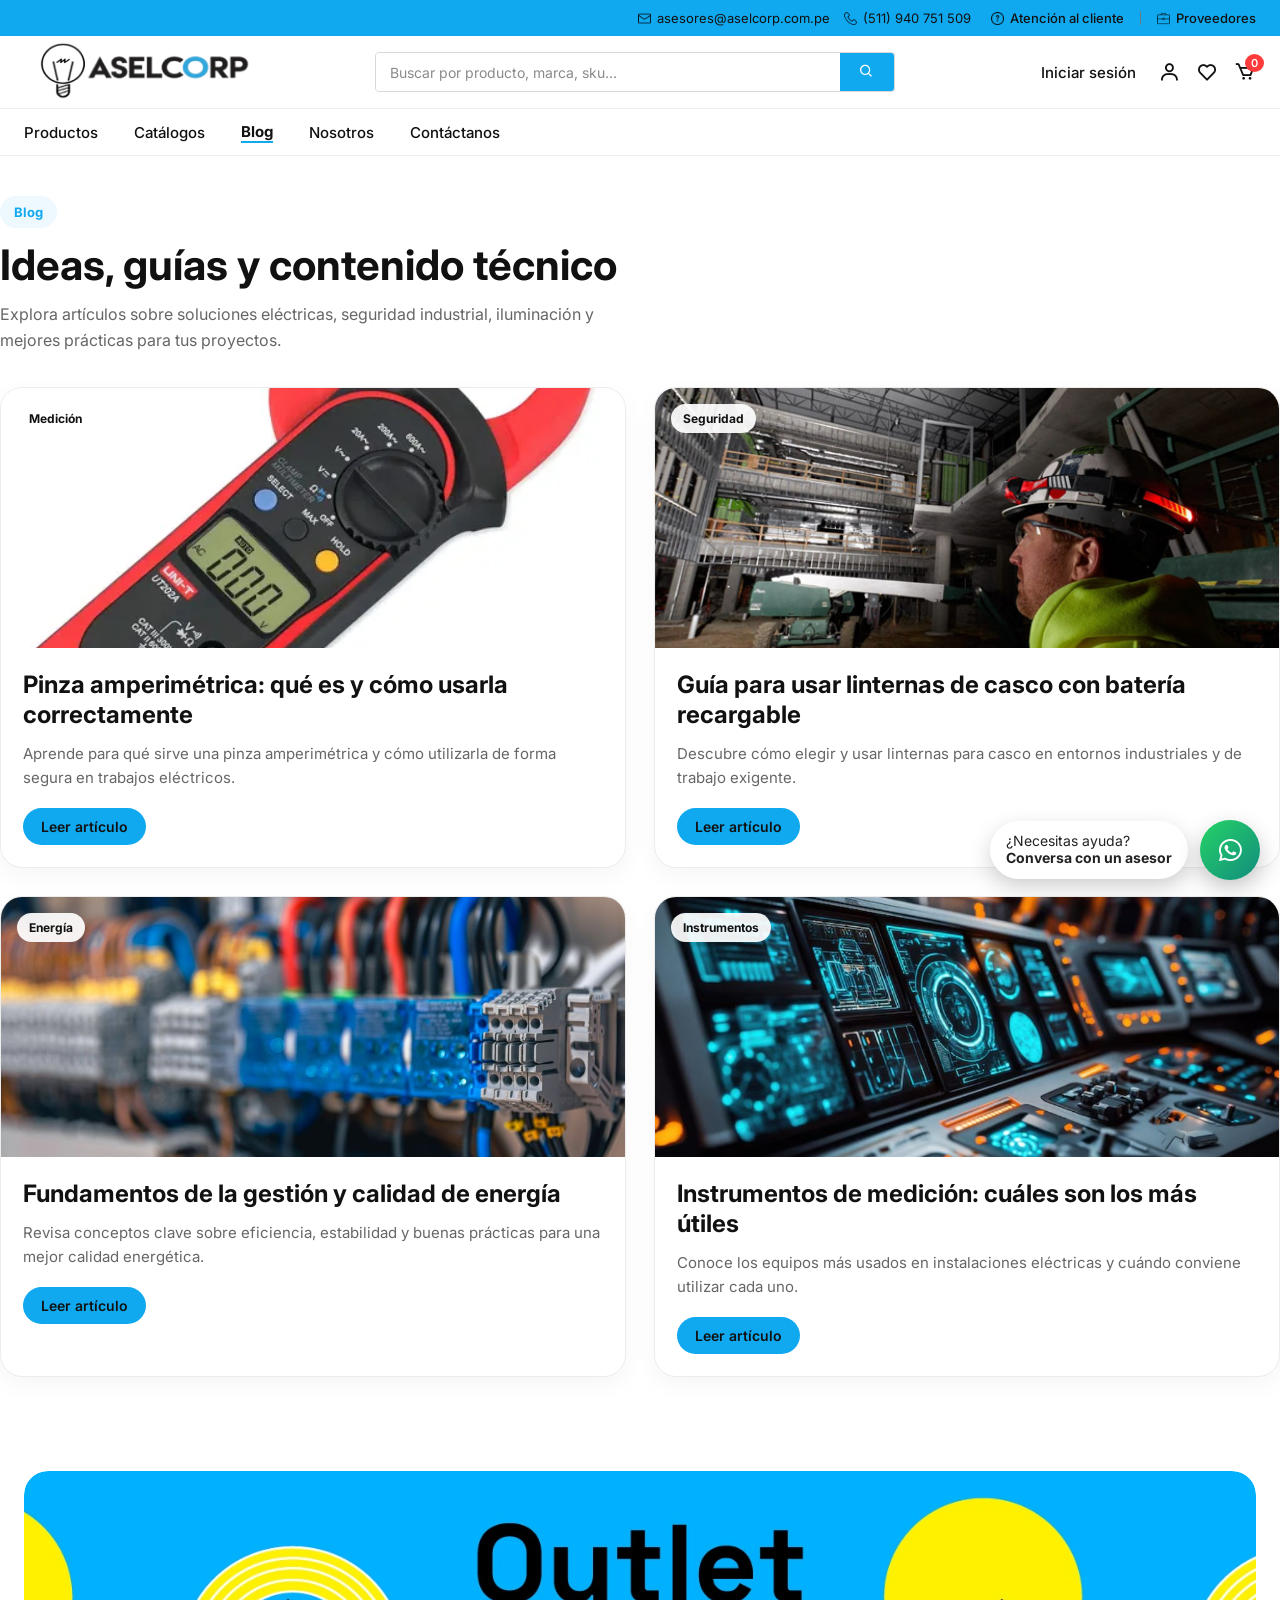
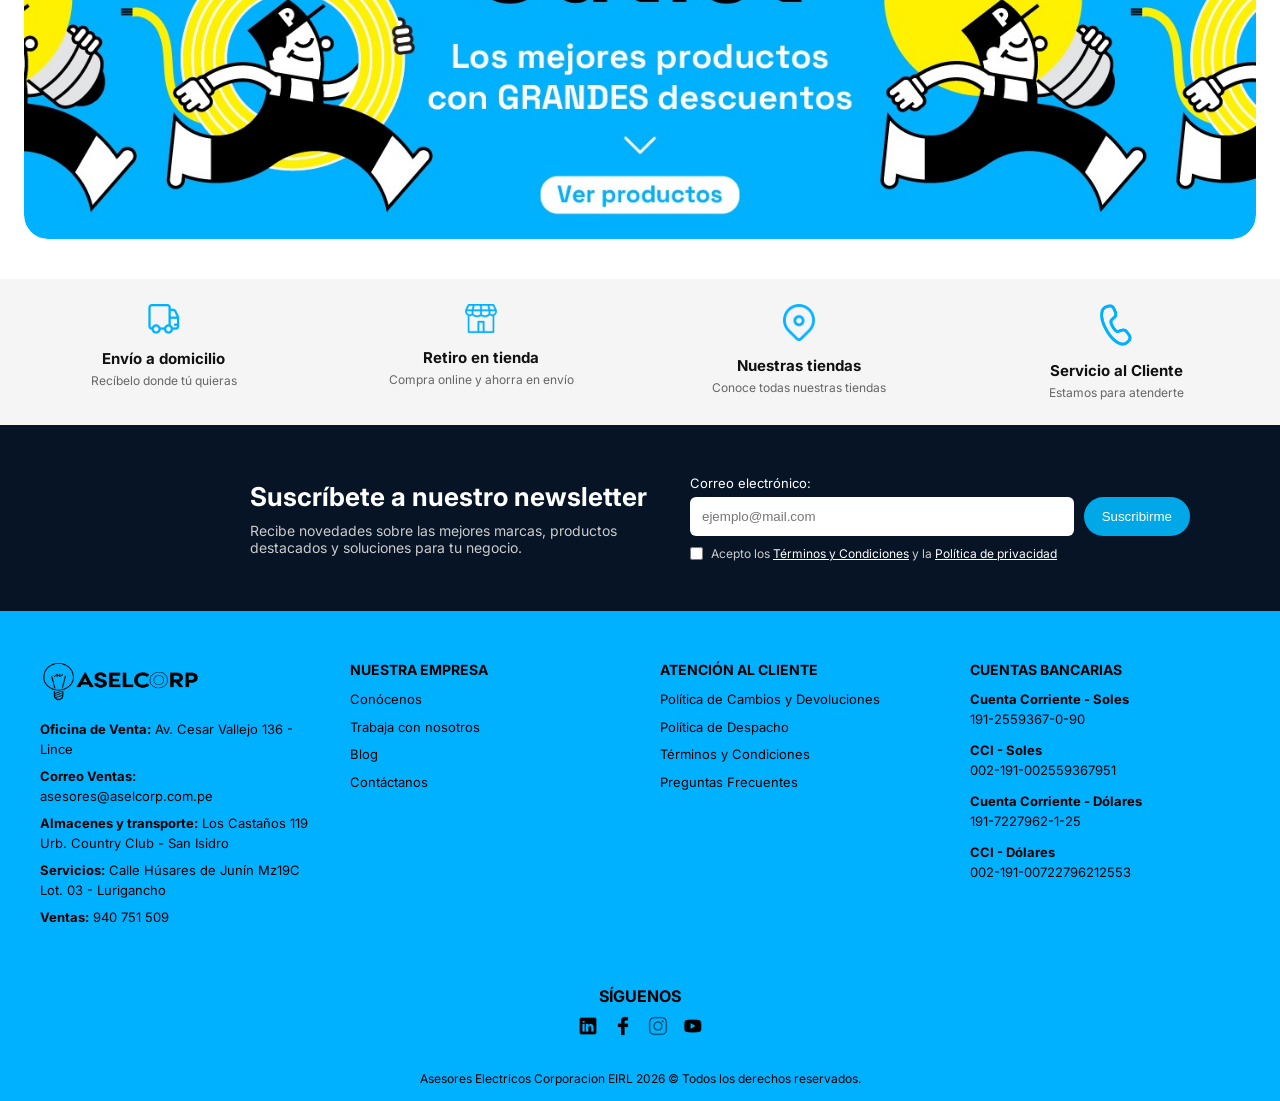
==== blog.html @ 34233af1 "proyecto limpio sin archivos pesados" ====
<!DOCTYPE html>
<html lang="en">
<head>
  <meta charset="UTF-8">
  <meta name="viewport" content="width=device-width, initial-scale=1.0">
  <title>Cart - Aselcorp</title>

  <link rel="stylesheet" href="styles.css">

  <!-- Font -->
  <link href="https://fonts.googleapis.com/css2?family=Inter:wght@400;600;800&display=swap" rel="stylesheet">

  <!-- Icons -->
  <link href='https://unpkg.com/boxicons@2.1.4/css/boxicons.min.css' rel='stylesheet'>
</head>
<body>

<header>
  <div class="topbar">
    <div class="container topbar-container">
      <div class="topbar-left">
        <span class="item">
          <img src="assets/icons/mail.png" class="icon">
          asesores@aselcorp.com.pe
        </span>

        <span class="item">
          <img src="assets/icons/telephone.png" class="icon">
          (511) 940 751 509
        </span>
      </div>

      <div class="topbar-right">
        <a href="#" class="item">
          <img src="assets/icons/question.png" class="icon">
          Atención al cliente
        </a>

        <span class="divider"></span>

        <a href="#" class="item">
          <img src="assets/icons/briefcase.png" class="icon">
          Proveedores
        </a>
      </div>
    </div>
  </div>

  <div class="navbar">
    <div class="container navbar-container">
      <div class="logo">
          <a href="index.html">
            <img src="assets/images/aselcorp-logo-crop.png" alt="Aselcorp Logo">
          </a>
      </div>

      <div class="search">
        <input type="text" placeholder="Buscar por producto, marca, sku...">
        <button><i class='bx bx-search'></i></button>
      </div>

      <div class="nav-icons">
        <a href="#" class="login">Iniciar sesión</a>
        <i class='bx bx-user'></i>
        <i class='bx bx-heart'></i>
        <a href="cart.html" class="cart-icon">
          <i class='bx bx-cart'></i>
          <span id="cart-count">0</span>
        </a>
      </div>
    </div>
  </div>

  <div class="menu-bar">
    <div class="container menu-container">
      <nav class="menu">
        <a href="products.html">Productos</a>
        <a href="catalogs.html">Catálogos</a>
        <a href="blog.html" class="active">Blog</a>
        <a href="#">Nosotros</a>
        <a href="#">Contáctanos</a>
      </nav>
    </div>
  </div>
</header>

<!-- ===== GRID DE BLOG  ===== -->

<main class="blog-page container">
  <div class="blog-hero">
    <span class="blog-badge">Blog</span>
    <h1>Ideas, guías y contenido técnico</h1>
    <p>
      Explora artículos sobre soluciones eléctricas, seguridad industrial,
      iluminación y mejores prácticas para tus proyectos.
    </p>
  </div>

  <div class="blog-grid-pro">

    <article class="blog-card-pro">
      <div class="blog-card-image">
        <img src="assets/images/pinza-amperimetrica.jpg" alt="Pinza amperimétrica">
        <span class="blog-tag">Medición</span>
      </div>

      <div class="blog-card-content">
        <h3>Pinza amperimétrica: qué es y cómo usarla correctamente</h3>
        <p>
          Aprende para qué sirve una pinza amperimétrica y cómo utilizarla
          de forma segura en trabajos eléctricos.
        </p>
        <a href="#" class="blog-link-btn">Leer artículo</a>
      </div>
    </article>

    <article class="blog-card-pro">
      <div class="blog-card-image">
        <img src="assets/images/linternas-cascos.jpg" alt="Linternas de casco">
        <span class="blog-tag">Seguridad</span>
      </div>

      <div class="blog-card-content">
        <h3>Guía para usar linternas de casco con batería recargable</h3>
        <p>
          Descubre cómo elegir y usar linternas para casco en entornos
          industriales y de trabajo exigente.
        </p>
        <a href="#" class="blog-link-btn">Leer artículo</a>
      </div>
    </article>

    <article class="blog-card-pro">
      <div class="blog-card-image">
        <img src="assets/images/fundamentos-gestion-calidad.jpg" alt="Calidad de energía">
        <span class="blog-tag">Energía</span>
      </div>

      <div class="blog-card-content">
        <h3>Fundamentos de la gestión y calidad de energía</h3>
        <p>
          Revisa conceptos clave sobre eficiencia, estabilidad y buenas
          prácticas para una mejor calidad energética.
        </p>
        <a href="#" class="blog-link-btn">Leer artículo</a>
      </div>
    </article>

    <article class="blog-card-pro">
      <div class="blog-card-image">
        <img src="assets/images/cuales-son-los-mas-utiles-medicion.jpg" alt="Instrumentos de medición">
        <span class="blog-tag">Instrumentos</span>
      </div>

      <div class="blog-card-content">
        <h3>Instrumentos de medición: cuáles son los más útiles</h3>
        <p>
          Conoce los equipos más usados en instalaciones eléctricas y cuándo
          conviene utilizar cada uno.
        </p>
        <a href="#" class="blog-link-btn">Leer artículo</a>
      </div>
    </article>

  </div>
</main>

<!-- ===== OUTLET BANNER ===== -->
<section class="outlet-banner">
  <div class="container">
    <a href="#" class="outlet-banner-link">
      <img src="assets/images/banner-outlet.jpg" alt="Banner Outlet">
    </a>
  </div>
</section>

<!-- ===== INFO BAR ===== -->
<div class="info-bar">
  <div class="info-item">
    <img src="assets/icons/envio.png" alt="Envío a domicilio">
    <h4>Envío a domicilio</h4>
    <p>Recíbelo donde tú quieras</p>
  </div>

  <div class="info-item">
    <img src="assets/icons/retiro.png" alt="Retiro en tienda">
    <h4>Retiro en tienda</h4>
    <p>Compra online y ahorra en envío</p>
  </div>

  <div class="info-item">
    <img src="assets/icons/location.png" alt="Nuestras tiendas">
    <h4>Nuestras tiendas</h4>
    <p>Conoce todas nuestras tiendas</p>
  </div>

  <div class="info-item">
    <img src="assets/icons/servicio-al-cliente.png" alt="Servicio al Cliente">
    <h4>Servicio al Cliente</h4>
    <p>Estamos para atenderte</p>
  </div>
</div>

<!-- ===== NEWSLETTER ===== -->
<section class="newsletter">
  <div class="newsletter-container">

    <div class="newsletter-left">
      <h2>Suscríbete a nuestro newsletter</h2>
      <p>
        Recibe novedades sobre las mejores marcas,
        productos destacados y soluciones para tu negocio.
      </p>
    </div>

    <div class="newsletter-right">
      <label>Correo electrónico:</label>
      <div class="newsletter-form">
        <input type="email" placeholder="ejemplo@mail.com">
        <button>Suscribirme</button>
      </div>

      <div class="newsletter-check">
        <input type="checkbox" id="terms">
        <label for="terms">
          Acepto los <a href="#">Términos y Condiciones</a> y la
          <a href="#">Política de privacidad</a>
        </label>
      </div>
    </div>

  </div>
</section>

<!-- ===== FOOTER ===== -->
<footer class="footer">
  <div class="footer-container">

    <div class="footer-col footer-brand">
      <img src="assets/images/logo-aselcorp-black.png" alt="Aselcorp" class="footer-logo">

      <ul class="footer-contact">
        <li><strong>Oficina de Venta:</strong> Av. Cesar Vallejo 136 - Lince</li>
        <li><strong>Correo Ventas:</strong> asesores@aselcorp.com.pe</li>
        <li><strong>Almacenes y transporte:</strong> Los Castaños 119 Urb. Country Club - San Isidro</li>
        <li><strong>Servicios:</strong> Calle Húsares de Junín Mz19C Lot. 03 - Lurigancho</li>
        <li><strong>Ventas:</strong> 940 751 509</li>
      </ul>
    </div>

    <div class="footer-col">
      <h4>NUESTRA EMPRESA</h4>
      <ul>
        <li><a href="#">Conócenos</a></li>
        <li><a href="#">Trabaja con nosotros</a></li>
        <li><a href="#">Blog</a></li>
        <li><a href="#">Contáctanos</a></li>
      </ul>
    </div>

    <div class="footer-col">
      <h4>ATENCIÓN AL CLIENTE</h4>
      <ul>
        <li><a href="#">Política de Cambios y Devoluciones</a></li>
        <li><a href="#">Política de Despacho</a></li>
        <li><a href="#">Términos y Condiciones</a></li>
        <li><a href="#">Preguntas Frecuentes</a></li>
      </ul>
    </div>

    <div class="footer-col">
      <h4>CUENTAS BANCARIAS</h4>
      <ul class="bank-info">
        <li><strong>Cuenta Corriente - Soles</strong><br>191-2559367-0-90</li>
        <li><strong>CCI - Soles</strong><br>002-191-002559367951</li>
        <li><strong>Cuenta Corriente - Dólares</strong><br>191-7227962-1-25</li>
        <li><strong>CCI - Dólares</strong><br>002-191-00722796212553</li>
      </ul>
    </div>

  </div>

  <div class="footer-social">
    <h4>SÍGUENOS</h4>
    <div class="social-icons">
      <img src="assets/icons/icon-linkedin.png" alt="LinkedIn">
      <img src="assets/icons/icon-facebook.png" alt="Facebook">
      <img src="assets/icons/icons-instagram.png" alt="Instagram">
      <img src="assets/icons/icons-youtube.png" alt="YouTube">
    </div>
  </div>

  <div class="footer-bottom">
    <p>Asesores Electricos Corporacion EIRL 2026 © Todos los derechos reservados.</p>
  </div>
</footer>

<!-- ===== WHATSAPP ===== -->
<div class="whatsapp-container">
  <div class="whatsapp-message" id="whatsapp-message">
    <span>¿Necesitas ayuda?</span>
    <strong>Conversa con un asesor</strong>
  </div>

  <a
    href="https://wa.me/51940751509?text=Hola,%20quiero%20información%20sobre%20sus%20productos"
    class="whatsapp-btn"
    target="_blank"
    aria-label="WhatsApp"
  >
    <i class='bx bxl-whatsapp'></i>
  </a>
</div>

<script src="script.js"></script>
</body>
</html>
---- styles.css ----
/* ===== GENERAL ===== */
* {
  margin: 0;
  padding: 0;
  box-sizing: border-box;
}

body {
  font-family: 'Inter', sans-serif;
  color: #111;
}

.container {
  max-width: 1280px;
  margin: 0 auto;
  padding: 0 24px;
}

/* ===== TITULOS DE SECCION ===== */
.categories-top h2,
.industries-top h2,
.products-top h2,
.blog-top h2 {
  font-size: 28px;
  font-weight: 800;
  display: flex;
  align-items: center;
  gap: 12px;
}

/* ===== HEADER ===== */
.logo img {
  height: 60px;
}

.logo {
  display: flex;
  align-items: center;
  font-size: 32px;
  font-weight: 800;
  line-height: 1;
  color: #111;
}

.logo span {
  color: #10a8ee;
}

.topbar {
  background: #10a8ee;
  font-size: 13px;
}

.topbar-container {
  height: 36px;
  display: flex;
  align-items: center;
  justify-content: flex-end;
  gap: 20px;
}

.topbar-left,
.topbar-right {
  display: flex;
  align-items: center;
}

.topbar-left {
  gap: 14px;
  color: #111;
}

.topbar-right {
  gap: 12px;
}

.topbar-right a {
  color: #111;
  text-decoration: none;
  font-weight: 500;
}

.item {
  display: flex;
  align-items: center;
  gap: 6px;
  line-height: 1;
  white-space: nowrap;
}

.icon {
  width: 13px;
  height: 13px;
  object-fit: contain;
  display: block;
}

.divider {
  width: 1px;
  height: 14px;
  background: rgba(121, 116, 116, 0.849);
  display: inline-block;
  margin: 0 4px;
}

.navbar {
  background: #fff;
  border-bottom: 1px solid #eeeeee;
}

.navbar-container {
  height: 72px;
  display: grid;
  grid-template-columns: 210px 1fr 220px;
  align-items: center;
  column-gap: 42px;
}

.search {
  width: 100%;
  max-width: 520px;
  justify-self: center;
  height: 40px;
  display: flex;
  border: 1px solid #d8d8d8;
  border-radius: 4px;
  overflow: hidden;
  background: #fff;
}

.search input {
  flex: 1;
  border: none;
  outline: none;
  padding: 0 14px;
  font-size: 14px;
  font-family: 'Inter', sans-serif;
  color: #333;
}

.search input::placeholder {
  color: #8a8a8a;
}

.search button {
  width: 54px;
  border: none;
  background: #10a8ee;
  color: #fff;
  cursor: pointer;
  font-size: 16px;
}

.nav-icons {
  display: flex;
  align-items: center;
  justify-content: flex-end;
  gap: 16px;
}

.nav-icons .login {
  text-decoration: none;
  color: #111;
  font-size: 15px;
  font-weight: 500;
  margin-right: 6px;
}

.nav-icons i {
  font-size: 22px;
  cursor: pointer;
  color: #111;
}

.menu-bar {
  background: #fff;
  border-bottom: 1px solid #ededed;
}

.menu-container {
  height: 46px;
  display: flex;
  align-items: center;
}

.menu {
  display: flex;
  align-items: center;
  gap: 36px;
}

.menu a {
  text-decoration: none;
  color: #111;
  font-size: 15px;
  font-weight: 500;
  transition: 0.2s ease;
}

.menu a:hover {
  color: #10a8ee;
}

.menu a.active {
  font-weight: 700;
  border-bottom: 2px solid #10a8ee;
}

/* ===== HERO ===== */
.hero {
  width: 100%;
  overflow: hidden;
  background: #fff;
}

.hero-slider {
  width: 100%;
  height: 730px;
  overflow: hidden;
  position: relative;
  isolation: isolate;
}

.hero-track {
  display: flex;
  height: 100%;
  transition: transform 0.9s ease-in-out;
  will-change: transform;
}

.hero-slide {
  height: 100%;
  flex: 0 0 auto;
  overflow: hidden;
}

.hero-slide img {
  width: calc(100% + 4px);
  height: 100%;
  margin-left: -2px;
  object-fit: cover;
  display: block;
}

.hero-dots {
  height: 44px;
  display: flex;
  align-items: center;
  justify-content: center;
  gap: 12px;
  background: #fff;
}

.dot {
  width: 10px;
  height: 10px;
  border-radius: 50%;
  background: #d0d0d0;
  cursor: pointer;
  transition: 0.3s ease;
}

.dot.active {
  background: #111;
}

/* ===== CATEGORIAS DESTACADAS ===== */

.categories {
  padding: 50px 0;
  background: #fff;
}

.categories-top {
  display: flex;
  justify-content: space-between;
  align-items: center;
  margin-bottom: 30px;
}

.categories-top h2::before {
  content: "";
  width: 10px;
  height: 10px;
  border: 6px solid #10a8ee;
  border-radius: 50%;
  display: inline-block;
  flex-shrink: 0;
}

.categories-actions {
  display: flex;
  align-items: center;
  gap: 15px;
}

.all-categories-btn {
  padding: 8px 18px;
  border-radius: 20px;
  border: 1px solid #111;
  background: #fff;
  cursor: pointer;
}

.categories-arrows {
  display: flex;
  gap: 10px;
}

.cat-arrow {
  width: 36px;
  height: 36px;
  border-radius: 50%;
  border: 1px solid #ccc;
  background: #fff;
  cursor: pointer;
}

.categories-slider {
  overflow: hidden;
}

.categories-track {
  display: flex;
  transition: transform 0.6s ease;
}

.categories-page {
  min-width: 100%;
  display: grid;
  grid-template-columns: repeat(6, 1fr);
  gap: 20px;
}

.category-card {
  text-align: center;
}

.category-card img {
  width: 160px;
  height: 160px;
  object-fit: contain;
  margin-bottom: 10px;
}

.category-card p {
  font-size: 14px;
}

.categories-dots {
  display: flex;
  justify-content: center;
  gap: 8px;
  margin-top: 20px;
}

.cat-dot {
  width: 8px;
  height: 8px;
  background: #ccc;
  border-radius: 50%;
}

.cat-dot.active {
  background: #111;
}

/* ===== SOLUCIONES POR INDUSTRIA ===== */

.industries {
  position: relative;
  background: #f5f5f5;
  padding: 36px 0 70px;
  overflow: hidden;
}

.industries-bg {
  position: absolute;
  top: 0;
  left: 0;
  width: 100%;
  height: 265px;
  background: #11a9ef;
  z-index: 0;
}

.industries-container {
  position: relative;
  z-index: 2;
}

.industries-top {
  display: flex;
  align-items: center;
  justify-content: space-between;
  margin-bottom: 26px;
}

.industries-top h2 {
  color: #111;
}

.industries-top h2::before {
  content: "";
  width: 10px;
  height: 10px;
  border: 6px solid #fff;
  border-radius: 50%;
  display: inline-block;
  flex-shrink: 0;
}

.industries-arrows {
  display: flex;
  gap: 10px;
}

.industry-arrow {
  width: 40px;
  height: 40px;
  border: 1px solid #111;
  border-radius: 50%;
  background: transparent;
  cursor: pointer;
  font-size: 22px;
  line-height: 1;
}

.industries-slider {
  overflow: hidden;
}

.industries-track {
  display: flex;
  gap: 18px;
  transition: transform 0.7s ease;
  will-change: transform;
}

.industry-card {
  flex: 0 0 calc((100% - 36px) / 3);
  background: #fff;
  border-radius: 18px;
  overflow: hidden;
  box-shadow: 0 6px 18px rgba(0, 0, 0, 0.06);
}

.industry-card img {
  width: 100%;
  height: 240px;
  object-fit: cover;
  display: block;
}

.industry-content {
  padding: 18px 18px 16px;
}

.industry-content h3 {
  font-size: 18px;
  font-weight: 700;
  color: #222;
  margin-bottom: 10px;
}

.industry-content p {
  font-size: 14px;
  line-height: 1.45;
  color: #4a4a4a;
  min-height: 84px;
  margin-bottom: 14px;
}

.industry-content button {
  height: 36px;
  padding: 0 18px;
  border-radius: 999px;
  border: 1px solid #111;
  background: #fff;
  font-family: 'Inter', sans-serif;
  font-size: 14px;
  cursor: pointer;
}

.industries-dots {
  display: flex;
  justify-content: center;
  gap: 12px;
  margin-top: 28px;
}

.industry-dot {
  width: 9px;
  height: 9px;
  border-radius: 50%;
  background: #c6c6c6;
  cursor: pointer;
}

.industry-dot.active {
  background: #111;
}

/* ===== PRODUCTOS DESTACADOS ===== */

.products-featured {
  background: #f3f3f3;
  padding: 42px 0 60px;
}

.products-top {
  display: flex;
  align-items: center;
  justify-content: space-between;
  margin-bottom: 26px;
}

.products-top h2 {
  color: #111;
}

.products-top h2::before {
  content: "";
  width: 10px;
  height: 10px;
  border: 6px solid #10a8ee;
  border-radius: 50%;
  display: inline-block;
  flex-shrink: 0;
}

.products-arrows {
  display: flex;
  gap: 10px;
}

.product-arrow {
  width: 40px;
  height: 40px;
  border: 1px solid #bfbfbf;
  border-radius: 50%;
  background: transparent;
  font-size: 22px;
  cursor: pointer;
}

.products-slider {
  overflow: hidden;
}

.products-track {
  display: flex;
  gap: 18px;
  transition: transform 0.7s ease;
  will-change: transform;
}

.product-card {
  flex: 0 0 calc((100% - 72px) / 5);
  background: #fff;
  border: 1px solid #d9d9d9;
  border-radius: 10px;
  overflow: hidden;
  position: relative;
  min-height: 500px;
  display: flex;
  flex-direction: column;
}

.wishlist-btn {
  position: absolute;
  top: 14px;
  right: 14px;
  width: auto;
  height: auto;
  border: none;
  background: transparent;
  padding: 0;
  margin: 0;
  display: flex;
  align-items: center;
  justify-content: center;
  cursor: pointer;
  z-index: 2;
  box-shadow: none;
}

.wishlist-btn img {
  width: 18px;
  height: 18px;
  object-fit: contain;
  display: block;
}

.product-image {
  height: 260px;
  display: flex;
  align-items: center;
  justify-content: center;
  padding: 0;
  flex-shrink: 0;
}

.product-image img {
  max-width: 100%;
  max-height: 100%;
  object-fit: contain;
}

.product-info {
  padding: 0 14px 14px;
  display: flex;
  flex-direction: column;
  flex: 1;
}

.product-brand {
  font-size: 12px;
  font-weight: 800;
  letter-spacing: 1px;
  color: #222;
}

.product-tag {
  display: inline-block;
  align-self: flex-start;
  background: #ffe600;
  color: #111;
  font-size: 11px;
  font-weight: 800;
  border-radius: 999px;
  padding: 3px 8px;
  margin-bottom: 6px;
}

.product-title {
  font-size: 15px;
  line-height: 1.35;
  color: #333;
  font-weight: 500;
  min-height: 62px;
  margin-top: 8px;
}

.product-sku {
  font-size: 11px;
  color: #9a9a9a;
  margin-top: 4px;
}

.product-price {
  font-size: 16px;
  font-weight: 800;
  color: #111;
  margin-top: auto;
}

.product-price span {
  font-size: 12px;
  font-weight: 400;
  color: #8a8a8a;
}

.product-stock {
  font-size: 14px;
  font-weight: 600;
  color: #4a4a4a;
  margin-top: auto;
}

.product-cart-btn {
  margin-top: 12px;
  height: 42px;
  border: none;
  border-radius: 999px;
  background: #11a9ef;
  color: #111;
  display: flex;
  align-items: center;
  justify-content: center;
  cursor: pointer;
}

.product-cart-btn img {
  width: 20px;
  height: 20px;
  object-fit: contain;
  display: block;
}

.quote-btn {
  font-size: 16px;
  font-weight: 600;
  display: flex;
  align-items: center;
  justify-content: center;
  gap: 8px;
}

.quote-btn img {
  width: 18px;
  height: 18px;
}

.products-dots {
  display: flex;
  justify-content: center;
  gap: 12px;
  margin-top: 20px;
}

.product-dot {
  width: 9px;
  height: 9px;
  border-radius: 50%;
  background: #c6c6c6;
  cursor: pointer;
}

.product-dot.active {
  background: #111;
}

/* ===== BLOG ===== */

.blog {
  background: #fff;
  padding: 50px 0 60px;
}

.blog-top {
  display: flex;
  align-items: center;
  justify-content: space-between;
  margin-bottom: 26px;
}

.blog-top h2::before {
  content: "";
  width: 10px;
  height: 10px;
  border: 6px solid #10a8ee;
  border-radius: 50%;
  display: inline-block;
  flex-shrink: 0;
}

.blog-btn {
  padding: 10px 18px;
  border-radius: 999px;
  border: 1px solid #111;
  background: #fff;
  color: #111;
  font-family: 'Inter', sans-serif;
  font-size: 14px;
  font-weight: 500;
  cursor: pointer;
  transition: all 0.25s ease;
}

.blog-btn:hover {
  background: #111;
  color: #fff;
}

.blog-grid {
  display: grid;
  grid-template-columns: repeat(4, 1fr);
  gap: 18px;
}

.blog-card {
  background: #f7f8f8;
  border-radius: 10px;
  overflow: hidden;
  display: flex;
  flex-direction: column;
}

.blog-image {
  height: 160px;
}

.blog-image img {
  width: 100%;
  height: 100%;
  object-fit: cover;
}

.blog-content {
  padding: 14px;
  display: flex;
  flex-direction: column;
  gap: 12px;
}

.blog-title {
  font-size: 15px;
  line-height: 1.4;
  color: #222;
  min-height: 48px;
}

.blog-read {
  align-self: flex-start;
  padding: 8px 16px;
  border-radius: 999px;
  border: none;
  background: #11a9ef;
  color: #111;
  cursor: pointer;
}

.blog-card:hover {
  transform: translateY(-4px);
  transition: 0.3s ease;
}

/* ===== MARCAS ===== */

.brands {
  background: #fff;
  padding: 50px 0 30px;
}

.brands-container {
  display: flex;
  flex-direction: column;
  align-items: center;
}

.brands-counter {
  position: relative;
  display: flex;
  align-items: center;
  justify-content: center;
  margin-bottom: 24px;
  line-height: 1;
}

.brands-plus {
  font-size: 60px;
  font-weight: 800;
  color: #11a9ef;
  margin-right: 4px;
}

.brands-number {
  font-size: 120px;
  font-weight: 800;
  color: #111;
}

.brands-label {
  position: absolute;
  top: 35%;
  left: 85%;
  padding: 4px 12px;
  border-radius: 999px;
  background: #11a9ef;
  color: #fff;
  font-size: 18px;
  font-weight: 700;
  white-space: nowrap;
}

.brands-slider {
  width: 100%;
  overflow: hidden;
}

.brands-track {
  display: flex;
  transition: transform 0.7s ease;
  will-change: transform;
}

.brands-page {
  min-width: 100%;
  display: grid;
  grid-template-columns: repeat(8, 1fr);
  align-items: center;
  gap: 28px;
}

.brand-item {
  display: flex;
  align-items: center;
  justify-content: center;
  min-height: 70px;
  opacity: 0.55;
}

.brand-item img {
  max-width: 100%;
  max-height: 60px;
  object-fit: contain;
  display: block;
  filter: grayscale(100%);
}

.brands-dots {
  display: flex;
  justify-content: center;
  gap: 12px;
  margin-top: 18px;
}

.brand-dot {
  width: 8px;
  height: 8px;
  border-radius: 50%;
  background: #c8c8c8;
  cursor: pointer;
}

.brand-dot.active {
  background: #111;
}

/* ===== BANNER OUTLET ===== */

.outlet-banner {
  background: #ffffff;
  padding: 24px 0 40px;
}

.outlet-banner-link {
  display: block;
  width: 100%;
  border-radius: 24px;
  overflow: hidden;
}

.outlet-banner-link img {
  width: 100%;
  display: block;
  object-fit: cover;
  border-radius: 24px;
}

/* ===== INFO BAR ===== */

.info-bar {
  background: #f5f5f5;
  display: grid;
  grid-template-columns: repeat(4, 1fr);
  padding: 25px 10px;
  text-align: center;
  gap: 10px;
}

.info-item {
  display: flex;
  flex-direction: column;
  align-items: center;
}

.info-item img {
  width: 32px;
  margin-bottom: 10px;
}

.info-item h4 {
  font-size: 15px;
  margin: 5px 0;
}

.info-item p {
  font-size: 12px;
  margin: 0;
  color: #666;
}

/* ===== NEWSLETTER ===== */

.newsletter {
  background-color: #061426;
  color: #fff;
  padding: 50px 20px;
}

.newsletter-container {
  display: flex;
  justify-content: space-between;
  align-items: center;
  max-width: 1100px;
  margin: 0 auto;
  gap: 40px;
  flex-wrap: wrap;
}

.newsletter-left {
  max-width: 500px;
  margin-left: auto;
}

.newsletter-left h2 {
  font-size: 26px;
  margin-bottom: 10px;
}

.newsletter-left p {
  font-size: 14px;
  color: #ccc;
  max-width: 400px;
}

.newsletter-right {
  max-width: 500px;
  width: 100%;
}

.newsletter-right > label {
  font-size: 13px;
  display: block;
  margin-bottom: 6px;
}

.newsletter-form {
  display: flex;
  gap: 10px;
  margin-bottom: 10px;
}

.newsletter-form input {
  flex: 1;
  padding: 12px;
  border: none;
  outline: none;
  border-radius: 6px;
}

.newsletter-form button {
  padding: 12px 18px;
  background-color: #00a8e8;
  color: #fff;
  border: none;
  border-radius: 20px;
  cursor: pointer;
}

.newsletter-check {
  display: flex;
  align-items: center;
  gap: 8px;
}

.newsletter-check input {
  margin: 0;
  cursor: pointer;
}

.newsletter-check label {
  margin: 0;
  font-size: 12px;
  color: #ccc;
  cursor: pointer;
}

.newsletter-check a {
  color: #fff;
  text-decoration: underline;
}

/* ===== FOOTER ===== */

.footer {
  background-color: #00b1ff;
  color: #000;
}

.footer-container {
  display: grid;
  grid-template-columns: repeat(4, 1fr);
  gap: 40px;
  padding: 50px 40px;
}

.footer-col h4 {
  font-size: 14px;
  margin-bottom: 12px;
  font-weight: 700;
}

.footer-col ul {
  list-style: none;
  padding: 0;
  font-size: 13px;
}

.footer-col li {
  margin-bottom: 8px;
  line-height: 1.5;
}

.footer-col a {
  text-decoration: none;
  color: #000;
}

.footer-col a:hover {
  text-decoration: underline;
}

.footer-logo {
  width: 160px;
  margin-bottom: 15px;
}

.bank-info li {
  margin-bottom: 12px;
}

.footer-social {
  text-align: center;
  padding-bottom: 20px;
}

.social-icons {
  display: flex;
  justify-content: center;
  gap: 15px;
  margin-top: 10px;
}

.social-icons img {
  width: 20px;
  cursor: pointer;
}

.footer-bottom {
  text-align: center;
  padding: 15px;
  font-size: 12px;
}

/* ===== PRODUCTS PAGE ===== */

.products-page {
  padding: 40px 0 60px;
}

.products-page h1 {
  font-size: 32px;
  margin-bottom: 20px;
}

.category-filters {
  display: flex;
  flex-wrap: wrap;
  gap: 10px;
  margin-bottom: 30px;
}

.category-filters button {
  padding: 8px 14px;
  border: 1px solid #111;
  border-radius: 999px;
  background: #fff;
  cursor: pointer;
  font-family: 'Inter', sans-serif;
  font-size: 13px;
  transition: 0.2s ease;
}

.category-filters button:hover,
.category-filters button.active {
  background: #111;
  color: #fff;
}

.products-grid {
  display: grid;
  grid-template-columns: repeat(4, 1fr);
  gap: 20px;
}

.products-grid .product-card {
  min-height: auto;
}

.products-grid .product-image img {
  width: 100%;
  height: 180px;
  object-fit: contain;
}

/* ===== CART ICON ===== */

.cart-icon {
  position: relative;
  display: inline-block;
}

#cart-count {
  position: absolute;
  top: -6px;
  right: -8px;
  background: #ff3b3b;
  color: #fff;
  font-size: 11px;
  padding: 2px 6px;
  border-radius: 50%;
  font-weight: 600;
}

/* ===== CART MODAL ===== */

.cart-modal {
  position: fixed;
  inset: 0;
  display: flex;
  align-items: flex-start;
  justify-content: center;
  padding-top: 30px;
  z-index: 9999;
  opacity: 0;
  pointer-events: none;
  transition: opacity 0.35s ease;
}

.cart-modal.show {
  opacity: 1;
}

.cart-modal-content {
  background: #fff;
  width: 440px;
  max-width: 92%;
  border-radius: 16px;
  padding: 20px;
  box-shadow: 0 18px 40px rgba(0, 0, 0, 0.18);
  border: 1px solid #ececec;
  transform: translateY(-10px);
  transition: transform 0.35s ease, opacity 0.35s ease;
}

.cart-modal.show .cart-modal-content {
  transform: translateY(0);
}

.modal-body {
  display: flex;
  align-items: center;
  gap: 16px;
}

.modal-check {
  width: 34px;
  height: 34px;
  border-radius: 50%;
  background: #10a8ee;
  color: #fff;
  display: flex;
  align-items: center;
  justify-content: center;
  font-size: 18px;
  font-weight: 700;
  flex-shrink: 0;
}

.modal-body img {
  width: 78px;
  height: 78px;
  object-fit: contain;
  flex-shrink: 0;
}

.modal-info h4 {
  font-size: 15px;
  margin-bottom: 6px;
  color: #111;
}

.modal-info p {
  font-size: 13px;
  color: #666;
  margin-bottom: 12px;
}

.modal-actions {
  display: flex;
  gap: 10px;
}

.go-cart-btn {
  display: inline-block;
  padding: 9px 16px;
  border-radius: 999px;
  background: #ff6a00;
  color: #fff;
  text-decoration: none;
  font-size: 13px;
  font-weight: 600;
}

/* ===== CART PAGE ===== */

.cart-page {
  padding: 40px 0 60px;
}

.cart-layout {
  display: grid;
  grid-template-columns: 2fr 1fr;
  gap: 30px;
  align-items: start;
}

.cart-left h1 {
  font-size: 32px;
  margin-bottom: 24px;
}

.cart-container {
  display: flex;
  flex-direction: column;
  gap: 20px;
}

.cart-item {
  display: flex;
  gap: 20px;
  border: 1px solid #ddd;
  border-radius: 14px;
  padding: 20px;
  background: #fff;
}

.cart-item-image {
  width: 120px;
  height: 120px;
  object-fit: contain;
  flex-shrink: 0;
}

.cart-item-info {
  flex: 1;
}

.cart-item-info h3 {
  font-size: 20px;
  margin-bottom: 10px;
  color: #111;
}

.cart-item-info p {
  font-size: 14px;
  margin-bottom: 8px;
  color: #444;
}

.cart-item-quantity {
  display: flex;
  align-items: center;
  gap: 12px;
  margin: 14px 0;
}

.cart-item-quantity button {
  width: 32px;
  height: 32px;
  border: none;
  background: #10a8ee;
  color: #fff;
  font-size: 18px;
  border-radius: 8px;
  cursor: pointer;
}

.remove-btn {
  padding: 10px 16px;
  border: none;
  background: #111;
  color: #fff;
  border-radius: 999px;
  cursor: pointer;
  font-size: 13px;
}

.cart-right {
  position: sticky;
  top: 20px;
}

.cart-summary {
  border: 1px solid #ddd;
  border-radius: 14px;
  padding: 24px;
  background: #fff;
}

.cart-summary h2 {
  font-size: 28px;
  margin-bottom: 22px;
  color: #111;
}

.summary-line {
  display: flex;
  justify-content: space-between;
  align-items: center;
  font-size: 16px;
  padding: 12px 0;
  border-bottom: 1px solid #eee;
}

.total-line {
  font-weight: 700;
  font-size: 18px;
  border-bottom: none;
  padding-top: 18px;
}

.checkout-btn {
  width: 100%;
  margin-top: 20px;
  height: 46px;
  border: none;
  border-radius: 999px;
  background: #10a8ee;
  color: #111;
  font-weight: 700;
  font-size: 15px;
  cursor: pointer;
}

/* ===== WHATSAPP FLOAT ===== */

.whatsapp-container {
  position: fixed;
  right: 20px;
  bottom: 20px;
  z-index: 9999;
  display: flex;
  align-items: center;
  gap: 12px;
}

.whatsapp-message {
  background: #ffffff;
  color: #222;
  padding: 12px 16px;
  border-radius: 999px;
  box-shadow: 0 8px 22px rgba(0, 0, 0, 0.18);
  font-size: 14px;
  line-height: 1.2;
  display: flex;
  flex-direction: column;
  white-space: nowrap;
  opacity: 0;
  transform: translateY(8px) scale(0.98);
  animation: whatsappBubbleIn 0.5s ease forwards;
}

.whatsapp-message span {
  font-weight: 400;
}

.whatsapp-message strong {
  font-weight: 700;
}

.whatsapp-btn {
  width: 60px;
  height: 60px;
  background: linear-gradient(135deg, #25d366, #128c7e);
  border-radius: 50%;
  display: flex !important;
  align-items: center;
  justify-content: center;
  text-decoration: none;
  border: none;
  outline: none;
  overflow: hidden;
  box-shadow: 0 8px 22px rgba(0, 0, 0, 0.22);
  position: relative;
  animation: whatsappFloat 3s ease-in-out infinite;
  transition: transform 0.25s ease, box-shadow 0.25s ease;
}

.whatsapp-btn:hover {
  transform: scale(1.08);
  box-shadow: 0 12px 26px rgba(0, 0, 0, 0.28);
}

.whatsapp-btn i {
  color: #fff;
  font-size: 30px;
  line-height: 1;
  display: block;
}

.whatsapp-btn::after {
  content: "";
  position: absolute;
  inset: 0;
  border-radius: 50%;
  background: rgba(37, 211, 102, 0.22);
  z-index: -1;
  animation: whatsappPulse 2s infinite;
}

.whatsapp-btn.bounce {
  animation:
    whatsappMicroBounce 0.55s ease,
    whatsappFloat 3s ease-in-out 0.55s infinite;
}

@keyframes whatsappBubbleIn {
  from {
    opacity: 0;
    transform: translateY(8px) scale(0.98);
  }
  to {
    opacity: 1;
    transform: translateY(0) scale(1);
  }
}

@keyframes whatsappFloat {
  0% { transform: translateY(0); }
  50% { transform: translateY(-5px); }
  100% { transform: translateY(0); }
}

@keyframes whatsappPulse {
  0% {
    transform: scale(1);
    opacity: 0.6;
  }
  70% {
    transform: scale(1.45);
    opacity: 0;
  }
  100% {
    opacity: 0;
  }
}

@keyframes whatsappMicroBounce {
  0%   { transform: scale(0.9) translateY(0); }
  35%  { transform: scale(1.08) translateY(-4px); }
  60%  { transform: scale(0.98) translateY(0); }
  100% { transform: scale(1) translateY(0); }
}

/* ===== CHECKOUT MODAL ===== */

.checkout-modal {
  position: fixed;
  inset: 0;
  background: rgba(0, 0, 0, 0.35);
  display: flex;
  align-items: center;
  justify-content: center;
  z-index: 9999;
  opacity: 0;
  pointer-events: none;
  transition: opacity 0.3s ease;
}

.checkout-modal.show {
  opacity: 1;
  pointer-events: auto;
}

.checkout-modal-content {
  width: 420px;
  max-width: 90%;
  background: #fff;
  border-radius: 18px;
  padding: 32px 24px;
  text-align: center;
  box-shadow: 0 18px 40px rgba(0, 0, 0, 0.18);
  transform: translateY(14px) scale(0.98);
  transition: transform 0.3s ease;
}

.checkout-modal.show .checkout-modal-content {
  transform: translateY(0) scale(1);
}

.checkout-icon {
  width: 64px;
  height: 64px;
  margin: 0 auto 18px;
  border-radius: 50%;
  background: linear-gradient(135deg, #25d366, #128c7e);
  color: #fff;
  font-size: 34px;
  font-weight: 700;
  display: flex;
  align-items: center;
  justify-content: center;
}

.checkout-modal-content h3 {
  font-size: 28px;
  margin-bottom: 10px;
  color: #111;
}

.checkout-modal-content p {
  font-size: 15px;
  color: #555;
  line-height: 1.5;
  margin-bottom: 22px;
}

.checkout-actions {
  display: flex;
  justify-content: center;
}

.checkout-link-btn {
  display: inline-block;
  padding: 12px 22px;
  border-radius: 999px;
  background: #10a8ee;
  color: #111;
  text-decoration: none;
  font-weight: 700;
  transition: transform 0.25s ease, box-shadow 0.25s ease;
}

.checkout-link-btn:hover {
  transform: scale(1.04);
  box-shadow: 0 10px 20px rgba(16, 168, 238, 0.22);
}

/* ===== RESPONSIVE ===== */

@media (max-width: 1200px) {
  .hero-slider {
    height: 500px;
  }
}

@media (max-width: 900px) {
  .products-grid {
    grid-template-columns: repeat(2, 1fr);
  }

  .cart-layout {
    grid-template-columns: 1fr;
  }

  .cart-right {
    position: static;
  }
}

@media (max-width: 768px) {
  .hero-slider {
    height: 320px;
  }

  .whatsapp-message {
    font-size: 13px;
    padding: 10px 14px;
  }

  .whatsapp-btn {
    width: 56px;
    height: 56px;
  }

  .whatsapp-btn i {
    font-size: 28px;
  }
}

@media (max-width: 600px) {
  .products-grid {
    grid-template-columns: 1fr;
  }

  .cart-item {
    flex-direction: column;
    align-items: center;
    text-align: center;
  }

  .cart-item-info {
    width: 100%;
  }

  .cart-item-quantity {
    justify-content: center;
  }

  .navbar-container {
    grid-template-columns: 1fr;
    row-gap: 16px;
    height: auto;
    padding: 16px 0;
  }

  .menu {
    flex-wrap: wrap;
    gap: 16px;
  }
}

/* ===== CATALOGOS ===== */
.catalog-page {
  padding: 40px 0 60px;
}

.catalog-page h1 {
  font-size: 32px;
  margin-bottom: 28px;
}

.catalog-list {
  display: flex;
  flex-direction: column;
  gap: 18px;
}

.catalog-row {
  display: grid;
  grid-template-columns: 180px 1fr 170px;
  align-items: center;
  gap: 24px;
  background: #fff;
  border: 1px solid #e5e5e5;
  border-radius: 16px;
  padding: 20px 24px;
  transition: 0.25s ease;
}

.catalog-row:hover {
  transform: translateY(-3px);
  box-shadow: 0 10px 25px rgba(0, 0, 0, 0.08);
}

.catalog-row-logo {
  display: flex;
  align-items: center;
  justify-content: center;
  height: 80px;
}

.catalog-row-logo img {
  max-width: 170px;
  max-height: 65px;
  object-fit: contain;
}

.catalog-row-info h3 {
  font-size: 22px;
  margin-bottom: 6px;
  color: #111;
}

.catalog-row-info p {
  font-size: 14px;
  color: #666;
}

.catalog-row-btn {
  display: inline-flex;
  align-items: center;
  justify-content: center;
  height: 44px;
  padding: 0 20px;
  border-radius: 999px;
  background: #10a8ee;
  color: #111;
  text-decoration: none;
  font-weight: 600;
  transition: 0.25s ease;
}

.catalog-row-btn:hover {
  transform: scale(1.03);
}

@media (max-width: 768px) {
  .catalog-row {
    grid-template-columns: 1fr;
    text-align: center;
  }

  .catalog-row-logo {
    height: auto;
  }

  .catalog-row-logo img {
    max-width: 180px;
  }

  .catalog-row-btn {
    width: 100%;
  }
}

/* ===== BLOG PAGE ===== */

.blog-page {
  padding: 40px 0 70px;
}

.blog-hero {
  max-width: 760px;
  margin-bottom: 34px;
}

.blog-badge {
  display: inline-block;
  padding: 8px 14px;
  border-radius: 999px;
  background: #eef8ff;
  color: #10a8ee;
  font-size: 13px;
  font-weight: 700;
  margin-bottom: 14px;
}

.blog-hero h1 {
  font-size: 42px;
  line-height: 1.1;
  margin-bottom: 14px;
  color: #111;
}

.blog-hero p {
  font-size: 16px;
  line-height: 1.6;
  color: #666;
  max-width: 640px;
}

.blog-grid-pro {
  display: grid;
  grid-template-columns: repeat(2, 1fr);
  gap: 28px;
}

.blog-card-pro {
  background: #fff;
  border: 1px solid #ececec;
  border-radius: 22px;
  overflow: hidden;
  transition: 0.3s ease;
  box-shadow: 0 8px 24px rgba(0, 0, 0, 0.04);
}

.blog-card-pro:hover {
  transform: translateY(-8px);
  box-shadow: 0 10px 25px rgba(0,0,0,0.08);
}

.blog-card-image {
  position: relative;
  height: 260px;
  overflow: hidden;
}

.blog-card-image img {
  width: 100%;
  height: 100%;
  object-fit: cover;
  display: block;
  transition: transform 0.4s ease;
}

.blog-card-pro:hover .blog-card-image img {
  transform: scale(1.04);
}

.blog-tag {
  position: absolute;
  top: 16px;
  left: 16px;
  padding: 7px 12px;
  border-radius: 999px;
  background: rgba(255, 255, 255, 0.92);
  color: #111;
  font-size: 12px;
  font-weight: 700;
}

.blog-card-content {
  padding: 22px;
}

.blog-card-content h3 {
  font-size: 24px;
  line-height: 1.25;
  margin-bottom: 12px;
  color: #111;
}

.blog-card-content p {
  font-size: 15px;
  line-height: 1.6;
  color: #666;
  margin-bottom: 18px;
}

.blog-link-btn {
  display: inline-block;
  padding: 10px 18px;
  border-radius: 999px;
  background: #10a8ee;
  color: #111;
  text-decoration: none;
  font-size: 14px;
  font-weight: 600;
  transition: 0.25s ease;
}

.blog-link-btn:hover {
  background: #10a8ee;
  color: #111;
}

@media (max-width: 900px) {
  .blog-grid-pro {
    grid-template-columns: 1fr;
  }

  .blog-hero h1 {
    font-size: 34px;
  }
}

@media (max-width: 600px) {
  .blog-card-image {
    height: 200px;
  }

  .blog-card-content h3 {
    font-size: 20px;
  }

  .blog-hero h1 {
    font-size: 28px;
  }
}
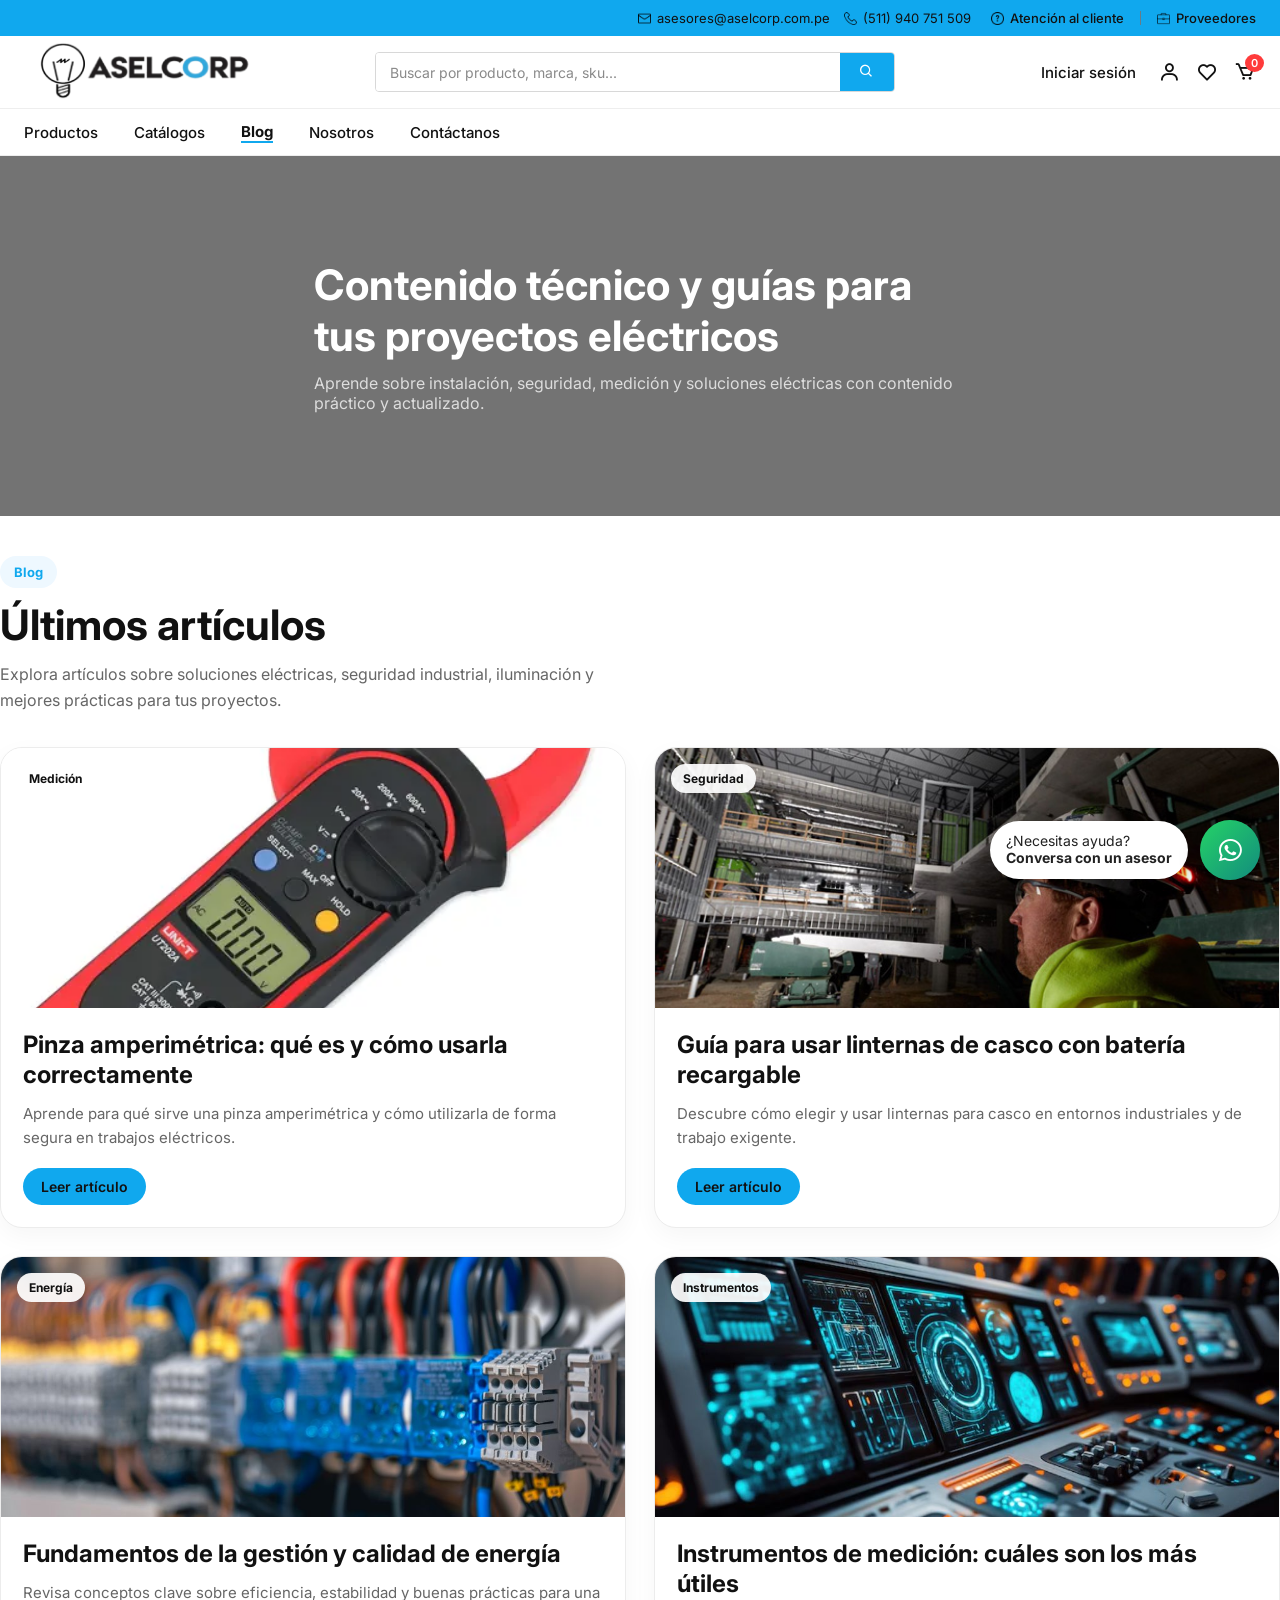
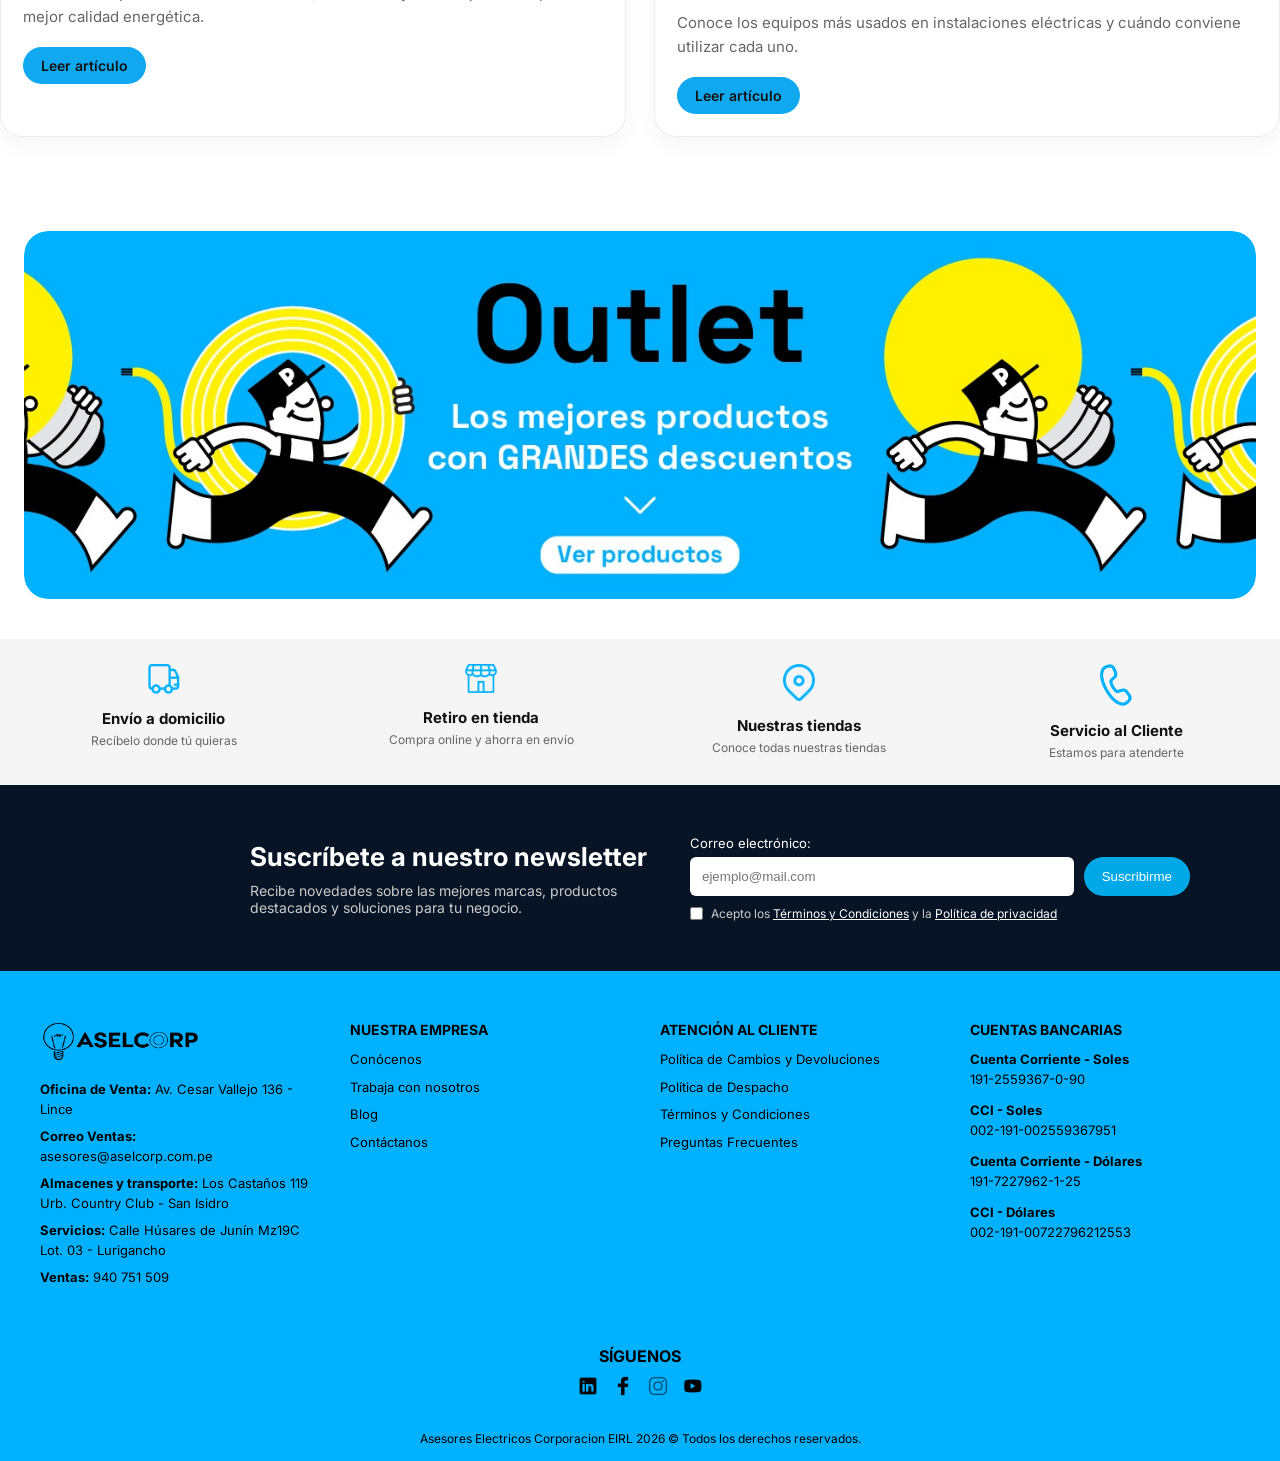
==== commit a8016961: "feat: Implementa seccion del blog y nosotros" ====
--- a/blog.html
+++ b/blog.html
@@ -77,19 +77,32 @@
         <a href="products.html">Productos</a>
         <a href="catalogs.html">Catálogos</a>
         <a href="blog.html" class="active">Blog</a>
-        <a href="#">Nosotros</a>
+        <a href="nosotros.html">Nosotros</a>
         <a href="#">Contáctanos</a>
       </nav>
     </div>
   </div>
 </header>
+
+<section class="blog-banner">
+  <div class="blog-banner-overlay"></div>
+
+  <div class="container blog-banner-content">
+    <h1>Contenido técnico y guías para tus proyectos eléctricos</h1>
+    <p>
+      Aprende sobre instalación, seguridad, medición y soluciones eléctricas
+      con contenido práctico y actualizado.
+    </p>
+  </div>
+</section>
+
 
 <!-- ===== GRID DE BLOG  ===== -->
 
 <main class="blog-page container">
   <div class="blog-hero">
     <span class="blog-badge">Blog</span>
-    <h1>Ideas, guías y contenido técnico</h1>
+    <h1>Últimos artículos</h1>
     <p>
       Explora artículos sobre soluciones eléctricas, seguridad industrial,
       iluminación y mejores prácticas para tus proyectos.
--- a/styles.css
+++ b/styles.css
@@ -1800,6 +1800,37 @@
 
 /* ===== BLOG PAGE ===== */
 
+.blog-banner {
+  position: relative;
+  min-height: 360px;
+  background: url("assets/images/blog.png") center/cover no-repeat;
+  display: flex;
+  align-items: center;
+  color: #fff;
+}
+
+.blog-banner-overlay {
+  position: absolute;
+  inset: 0;
+  background: rgba(0, 0, 0, 0.55);
+}
+
+.blog-banner-content {
+  position: relative;
+  z-index: 2;
+  max-width: 700px;
+}
+
+.blog-banner h1 {
+  font-size: 42px;
+  margin-bottom: 12px;
+}
+
+.blog-banner p {
+  font-size: 16px;
+  color: #ddd;
+}
+
 .blog-page {
   padding: 40px 0 70px;
 }
@@ -1941,4 +1972,214 @@
   .blog-hero h1 {
     font-size: 28px;
   }
+}
+
+/* ===== NOSOTROS ===== */
+.about-page {
+  padding-bottom: 70px;
+}
+
+.about-banner {
+  position: relative;
+  min-height: 640px;
+  background: url("assets/images/banner-nosotros.png") 70% center / cover no-repeat;
+  display: flex;
+  align-items: center;
+  justify-content: center;
+  text-align: center;
+  color: #fff;
+  overflow: hidden;
+}
+
+.about-banner-overlay {
+  position: absolute;
+  inset: 0;
+  background: rgba(0, 0, 0, 0.58);
+}
+
+.about-banner-content {
+  position: relative;
+  z-index: 2;
+}
+
+.about-banner-label {
+  display: inline-block;
+  font-size: 18px;
+  font-weight: 700;
+  letter-spacing: 0.5px;
+  margin-bottom: 18px;
+}
+
+.about-banner h1 {
+  font-size: 68px;
+  line-height: 1.05;
+  font-weight: 800;
+  max-width: 760px;
+  margin: 0 auto 28px;
+}
+
+.brochure-btn {
+  display: inline-block;
+  padding: 14px 26px;
+  border-radius: 999px;
+  background: #10a8ee;
+  color: #111;
+  text-decoration: none;
+  font-weight: 700;
+  font-size: 15px;
+  margin-bottom: 46px;
+  transition: 0.25s ease;
+}
+
+.brochure-btn:hover {
+  transform: scale(1.04);
+  box-shadow: 0 12px 28px rgba(16, 168, 238, 0.28);
+}
+
+.about-highlights {
+  display: grid;
+  grid-template-columns: repeat(3, 1fr);
+  gap: 40px;
+  max-width: 980px;
+  margin: 0 auto;
+}
+
+.about-highlight-item {
+  text-align: center;
+}
+
+.about-highlight-item i {
+  font-size: 54px;
+  color: #fff;
+  margin-bottom: 12px;
+}
+
+.about-highlight-item h3 {
+  font-size: 24px;
+  color: #10a8ee;
+  margin-bottom: 8px;
+}
+
+.about-highlight-item p {
+  font-size: 18px;
+  color: #fff;
+}
+
+
+.about-content {
+  padding-top: 60px;
+}
+
+.about-badge {
+  display: inline-block;
+  padding: 8px 14px;
+  border-radius: 999px;
+  background: #eef8ff;
+  color: #10a8ee;
+  font-size: 13px;
+  font-weight: 700;
+  margin-bottom: 14px;
+}
+
+.about-story {
+  display: grid;
+  grid-template-columns: 1.2fr 1fr;
+  gap: 36px;
+  align-items: center;
+  margin-bottom: 50px;
+}
+
+.about-story-text h2 {
+  font-size: 34px;
+  margin-bottom: 14px;
+  color: #111;
+}
+
+.about-story-text p {
+  font-size: 16px;
+  line-height: 1.7;
+  color: #666;
+  margin-bottom: 14px;
+}
+
+.about-story-image img {
+  width: 100%;
+  border-radius: 26px;
+  object-fit: cover;
+  display: block;
+  min-height: 320px;
+  box-shadow: 0 20px 40px rgba(0,0,0,0.1);
+}
+
+.about-values {
+  display: grid;
+  grid-template-columns: repeat(3, 1fr);
+  gap: 22px;
+}
+
+.about-card {
+  background: #fff;
+  border: 1px solid #ececec;
+  border-radius: 22px;
+  padding: 26px;
+  box-shadow: 0 12px 30px rgba(0,0,0,0.05);
+  transition: 0.25s ease;
+}
+
+.about-card:hover {
+  transform: translateY(-5px);
+  box-shadow: 0 16px 30px rgba(0, 0, 0, 0.08);
+}
+
+.about-card h3 {
+  font-size: 24px;
+  margin-bottom: 12px;
+  color: #111;
+}
+
+.about-card p {
+  font-size: 15px;
+  line-height: 1.6;
+  color: #666;
+}
+
+@media (max-width: 900px) {
+  .about-banner {
+    min-height: 560px;
+  }
+
+  .about-banner h1 {
+    font-size: 46px;
+  }
+
+  .about-highlights {
+    grid-template-columns: 1fr;
+    gap: 24px;
+  }
+
+  .about-story {
+    grid-template-columns: 1fr;
+  }
+
+  .about-values {
+    grid-template-columns: 1fr;
+  }
+}
+
+@media (max-width: 600px) {
+  .about-banner h1 {
+    font-size: 34px;
+  }
+
+  .about-banner-label {
+    font-size: 15px;
+  }
+
+  .about-highlight-item h3 {
+    font-size: 22px;
+  }
+
+  .about-highlight-item p {
+    font-size: 16px;
+  }
 }
